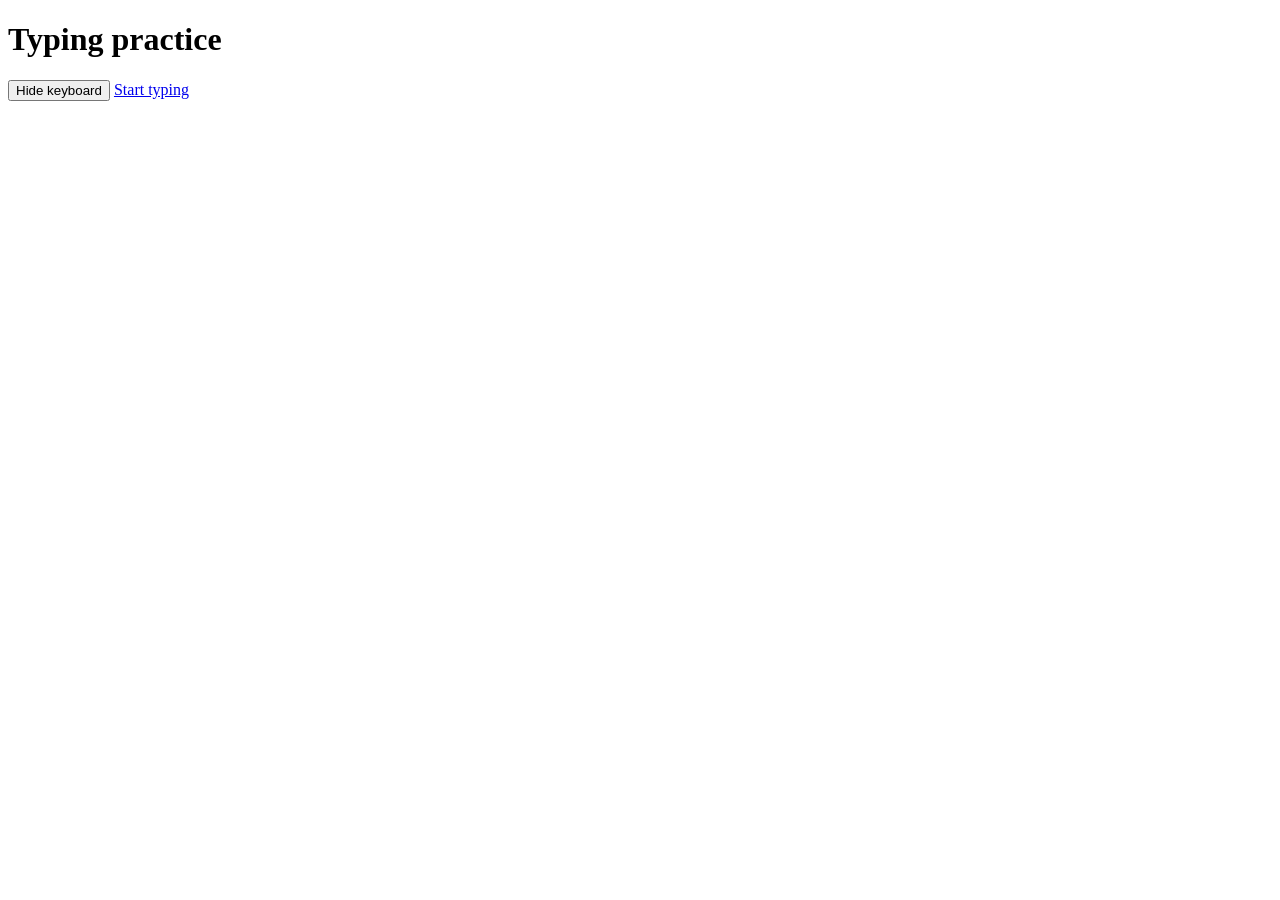
==== Typecademy/index.html @ 1bc4dbcc "Add files via upload" ====
<!DOCTYPE html>
<html lang="en">
<head>
    <meta charset="UTF-8">
    <meta name="viewport" content="width=device-width, initial-scale=1.0">
    <title>Document</title>
</head>
<body>
    <h1>Typing practice</h1>
    <div>
        <button>Hide keyboard</button>
        <a href="./pages/typing.html">Start typing</a>
    </div>
</body>
</html>
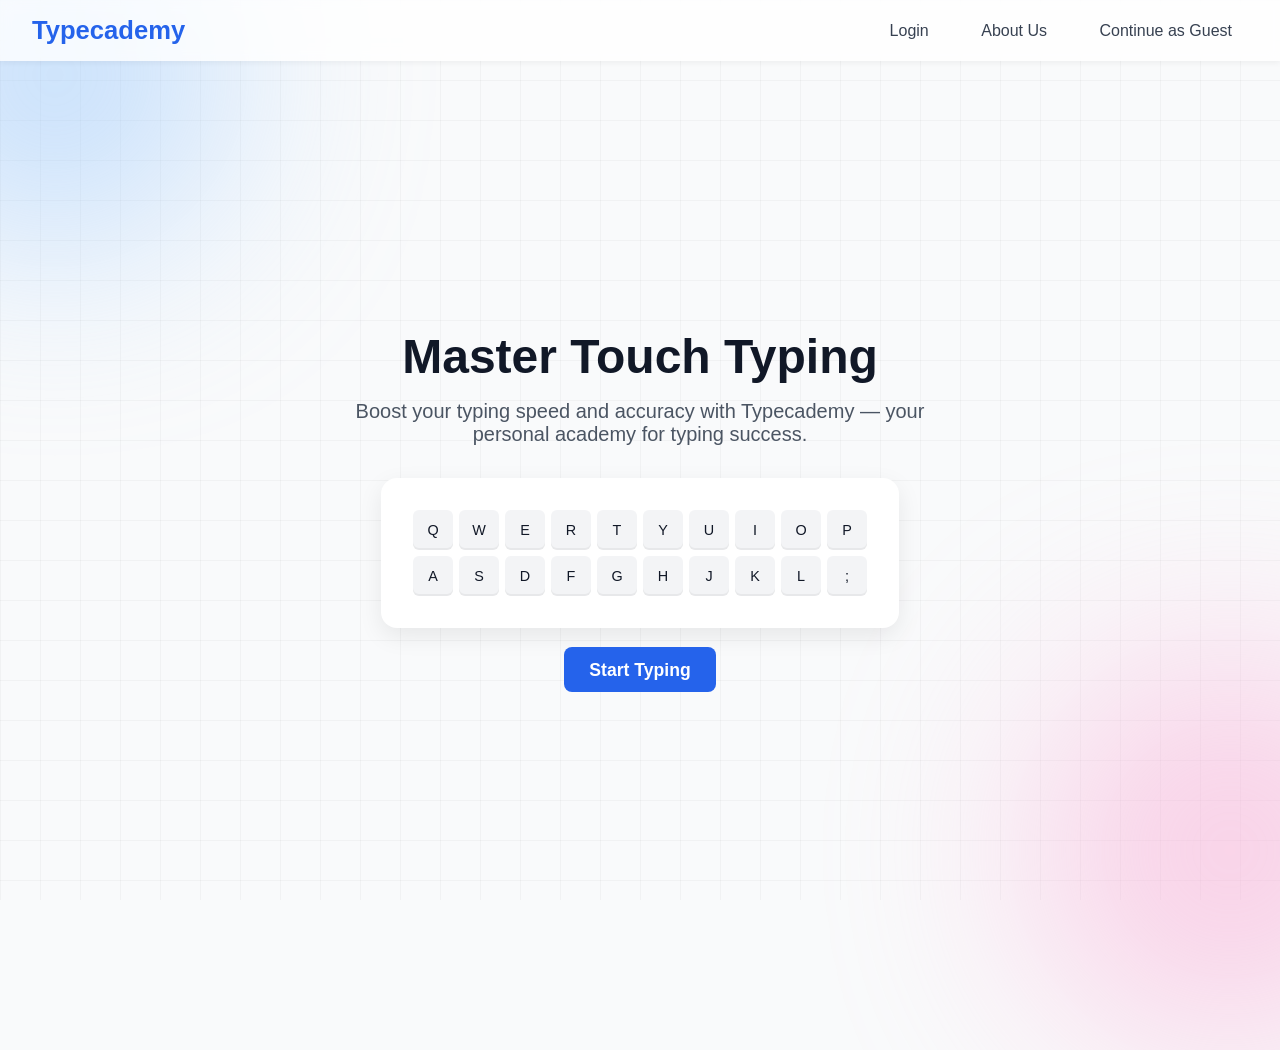
==== commit 06949bb7: "Add files via upload" ====
--- a/Typecademy/index.html
+++ b/Typecademy/index.html
@@ -1,15 +1,351 @@
 <!DOCTYPE html>
 <html lang="en">
 <head>
-    <meta charset="UTF-8">
-    <meta name="viewport" content="width=device-width, initial-scale=1.0">
-    <title>Document</title>
+  <meta charset="UTF-8">
+  <meta name="viewport" content="width=device-width, initial-scale=1.0">
+  <title>Typecademy</title>
+  <style>
+    /* Reset */
+    * {
+        margin: 0;
+        padding: 0;
+        box-sizing: border-box;
+        font-family: "Inter", "Segoe UI", sans-serif;
+    }
+
+    body {
+        background: #f9fafb;
+        color: #111827;
+        display: flex;
+        flex-direction: column;
+        min-height: 100vh;
+        position: relative;
+        overflow-x: hidden;
+    }
+
+    /* Background grid pattern */
+    body::before {
+        content: "";
+        position: absolute;
+        inset: 0;
+        background-image: 
+        linear-gradient(to right, rgba(0,0,0,0.03) 1px, transparent 1px),
+        linear-gradient(to bottom, rgba(0,0,0,0.03) 1px, transparent 1px);
+        background-size: 40px 40px;
+        z-index: 0;
+    }
+
+    /* Gradient blobs */
+    .blob {
+        position: absolute;
+        border-radius: 50%;
+        filter: blur(100px);
+        opacity: 0.5;
+        z-index: 0;
+    }
+    .blob1 {
+        width: 350px;
+        height: 350px;
+        background: #93c5fd;
+        top: -100px;
+        left: -120px;
+    }
+    .blob2 {
+        width: 400px;
+        height: 400px;
+        background: #f9a8d4;
+        bottom: -150px;
+        right: -150px;
+    }
+
+    /* Navbar */
+    nav {
+        width: 100%;
+        padding: 1rem 2rem;
+        display: flex;
+        justify-content: space-between;
+        align-items: center;
+        background: #ffffffcc;
+        backdrop-filter: blur(6px);
+        box-shadow: 0 2px 6px rgba(0,0,0,0.05);
+        position: sticky;
+        top: 0;
+        z-index: 10;
+    }
+
+    nav .logo {
+        font-size: 1.6rem;
+        font-weight: 700;
+        color: #2563eb;
+    }
+
+    nav .nav-links a {
+        margin-left: 1rem;
+        text-decoration: none;
+        color: #374151;
+        padding: 0.5rem 1rem;
+        border-radius: 6px;
+        transition: background 0.2s ease;
+        cursor: pointer;
+    }
+
+    nav .nav-links a:hover {
+        background: #f3f4f6;
+    }
+
+    /* Hero */
+    .hero {
+        flex: 1;
+        display: flex;
+        flex-direction: column;
+        justify-content: center;
+        align-items: center;
+        text-align: center;
+        padding: 3rem;
+        padding-bottom: 0;
+        position: relative;
+        z-index: 1;
+    }
+
+    .hero h1 {
+        font-size: 3rem;
+        font-weight: 800;
+        color: #111827;
+        margin-bottom: 1rem;
+    }
+
+    .hero p {
+        font-size: 1.25rem;
+        color: #4b5563;
+        max-width: 600px;
+        margin-bottom: 2rem;
+    }
+    .warning {
+        flex: 1;
+        display: flex;
+        flex-direction: column;
+        justify-content: start;
+        align-items: center;
+        padding: 0rem;
+        position: relative;
+        z-index: 1;
+        font-size: 1.5rem;
+        color: #c2c802;
+    }
+
+    /* Keyboard Card */
+    .keyboard-card {
+        background: white;
+        border-radius: 1rem;
+        padding: 2rem;
+        box-shadow: 0 8px 24px rgba(0,0,0,0.08);
+        display: inline-block;
+    }
+
+    .keyboard {
+        display: grid;
+        grid-template-columns: repeat(10, 40px);
+        gap: 6px;
+        justify-content: center;
+    }
+
+    .key {
+        background: #f3f4f6;
+        border-radius: 6px;
+        height: 40px;
+        display: flex;
+        justify-content: center;
+        align-items: center;
+        font-size: 0.9rem;
+        color: #111827;
+        box-shadow: inset 0 -2px 0 rgba(0,0,0,0.05);
+    }
+
+    /* CTA Button */
+    .cta {
+        margin-top: 2rem;
+    }
+
+    .cta a {
+        text-decoration: none;
+        background: #2563eb;
+        color: white;
+        padding: 0.8rem 1.6rem;
+        border-radius: 8px;
+        font-size: 1.1rem;
+        font-weight: 600;
+        transition: background 0.2s ease;
+    }
+
+    .cta a:hover {
+        background: #1e40af;
+    }
+
+    /* Modal */
+    .modal {
+        position: fixed;
+        inset: 0;
+        background: rgba(0,0,0,0.5);
+        display: flex;
+        justify-content: center;
+        align-items: center;
+        visibility: hidden;
+        opacity: 0;
+        transition: opacity 0.3s ease;
+        z-index: 20;
+    }
+
+    .modal.active {
+        visibility: visible;
+        opacity: 1;
+    }
+
+    .modal-content {
+        background: white;
+        padding: 2rem;
+        border-radius: 1rem;
+        max-width: 400px;
+        text-align: center;
+        box-shadow: 0 8px 24px rgba(0,0,0,0.2);
+    }
+
+    .modal-content p {
+        margin-bottom: 1.5rem;
+        font-size: 1.1rem;
+        color: #374151;
+    }
+
+    .modal-buttons {
+        display: flex;
+        justify-content: center;
+        gap: 1rem;
+    }
+
+    .modal-buttons button {
+        padding: 0.6rem 1.2rem;
+        border: none;
+        border-radius: 6px;
+        font-size: 1rem;
+        font-weight: 600;
+        cursor: pointer;
+        transition: background 0.2s ease;
+    }
+
+    .btn-continue {
+        background: #2563eb;
+        color: white;
+    }
+    .btn-continue:hover {
+        background: #1e40af;
+    }
+
+    .btn-back {
+        background: #e5e7eb;
+        color: #111827;
+    }
+    .btn-back:hover {
+        background: #d1d5db;
+    }
+    /* Responsive */
+    @media (max-width: 768px) {
+        .hero h1 {
+        font-size: 2.2rem;
+        }
+        .keyboard {
+        grid-template-columns: repeat(6, 40px);
+        }
+    }
+  </style>
 </head>
 <body>
-    <h1>Typing practice</h1>
-    <div>
-        <button>Hide keyboard</button>
-        <a href="./pages/typing.html">Start typing</a>
+  <!-- Background blobs -->
+  <div class="blob blob1"></div>
+  <div class="blob blob2"></div>
+
+  <!-- Navbar -->
+  <nav>
+    <div class="logo">Typecademy</div>
+    <div class="nav-links">
+        <a href="login.html">Login</a>
+        <a href="about_us.html">About Us</a>
+        <a id="guest-btn">Continue as Guest</a>
     </div>
+  </nav>
+
+  <!-- Hero Section -->
+  <div class="hero">
+    <h1>Master Touch Typing</h1>
+    <p>Boost your typing speed and accuracy with Typecademy — your personal academy for typing success.</p>
+
+    <!-- Keyboard Illustration -->
+    <div class="keyboard-card">
+        <div class="keyboard">
+        <div class="key">Q</div>
+        <div class="key">W</div>
+        <div class="key">E</div>
+        <div class="key">R</div>
+        <div class="key">T</div>
+        <div class="key">Y</div>
+        <div class="key">U</div>
+        <div class="key">I</div>
+        <div class="key">O</div>
+        <div class="key">P</div>
+        <div class="key">A</div>
+        <div class="key">S</div>
+        <div class="key">D</div>
+        <div class="key">F</div>
+        <div class="key">G</div>
+        <div class="key">H</div>
+        <div class="key">J</div>
+        <div class="key">K</div>
+        <div class="key">L</div>
+        <div class="key">;</div>
+        </div>
+    </div>
+    
+
+    <!-- Call to Action -->
+    <div class="cta">
+        <a href="./pages/typing.html" id="guest-cta">Start Typing</a>
+    </div>
+  </div>
+
+  <!-- Modal -->
+  <div class="modal" id="guest-modal">
+    <div class="modal-content">
+        <p>Progress might not save if you continue as a guest. Are you sure you don't want to log in?</p>
+        <div class="modal-buttons">
+        <button class="btn-continue" id="continue-btn">Continue</button>
+        <button class="btn-back" id="back-btn">Go Back</button>
+        </div>
+    </div>
+  </div>
+
+  <script>
+    const guestBtn = document.getElementById("guest-btn");
+    const guestCta = document.getElementById("guest-cta");
+    const modal = document.getElementById("guest-modal");
+    const continueBtn = document.getElementById("continue-btn");
+    const backBtn = document.getElementById("back-btn");
+
+    // Show modal when clicking guest links
+    guestBtn.addEventListener("click", () => {
+        modal.classList.add("active");
+    });
+    guestCta.addEventListener("click", (e) => {
+        e.preventDefault();
+        modal.classList.add("active");
+    });
+
+    // Continue -> go to typing.html
+    continueBtn.addEventListener("click", () => {
+        window.location.href = "./pages/typing.html";
+    });
+
+    // Go Back -> close modal
+    backBtn.addEventListener("click", () => {
+        modal.classList.remove("active");
+    });
+  </script>
 </body>
-</html>+</html>
